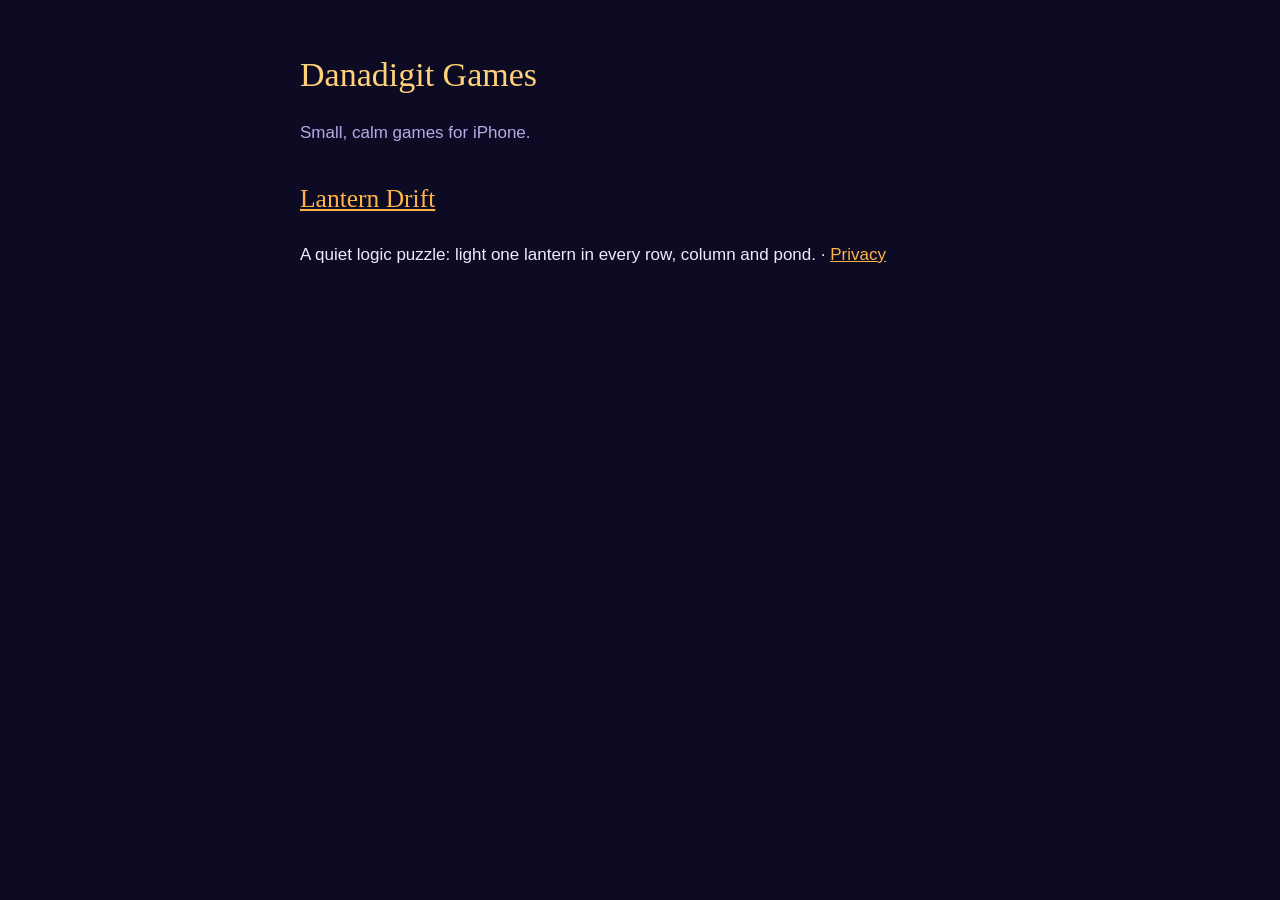
==== index.html @ f0532e6d "Danadigit games site with Lantern Drift support and privacy pages Co-Authored-By: Claude Opus 5.5 <n" ====
<!doctype html>
<html lang="en">
<head>
<meta charset="utf-8"><meta name="viewport" content="width=device-width, initial-scale=1">
<title>Danadigit Games</title>
<link rel="stylesheet" href="style.css">
</head>
<body><main>
<h1>Danadigit Games</h1>
<p class="dim">Small, calm games for iPhone.</p>
<h2><a href="lantern-drift/">Lantern Drift</a></h2>
<p>A quiet logic puzzle: light one lantern in every row, column and pond. · <a href="lantern-drift/privacy.html">Privacy</a></p>
</main></body>
</html>
---- style.css ----
:root { color-scheme: dark; }
body { margin: 0; background: #0d0b24; color: #f3e9ff; font: 17px/1.6 -apple-system, "Helvetica Neue", Arial, sans-serif; }
main { max-width: 680px; margin: 0 auto; padding: 48px 20px 80px; }
h1 { font-family: Georgia, serif; color: #ffd27a; font-weight: normal; font-size: 34px; margin: 0 0 8px; }
h2 { font-family: Georgia, serif; color: #ffd27a; font-weight: normal; margin-top: 32px; }
a { color: #ffb347; }
.dim { color: #b9a9e6; }
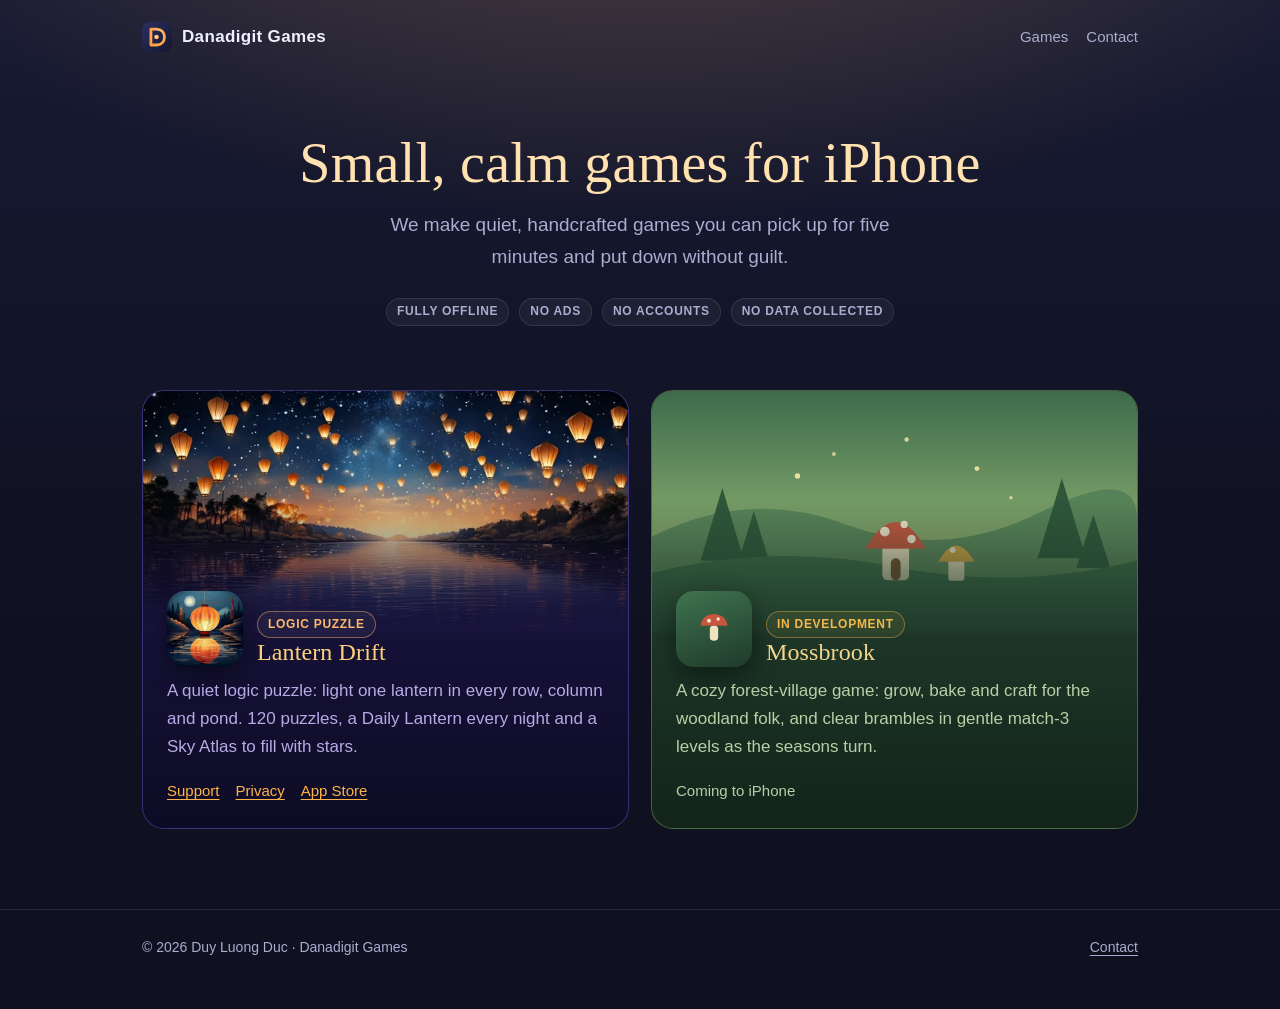
==== commit 01599cdc: "Redesign site: shared design tokens, per-game themes, Lantern Drift hero, screenshots and FAQ Co-Aut" ====
--- a/index.html
+++ b/index.html
@@ -3,12 +3,126 @@
 <head>
 <meta charset="utf-8"><meta name="viewport" content="width=device-width, initial-scale=1">
 <title>Danadigit Games</title>
+<meta name="description" content="Danadigit Games makes small, calm, offline games for iPhone. No ads, no accounts, no data collected.">
+<meta name="theme-color" content="#0f1020">
+<meta property="og:title" content="Danadigit Games">
+<meta property="og:description" content="Small, calm, offline games for iPhone.">
+<meta property="og:image" content="https://games.danadigit.com/lantern-drift/img/og.jpg">
+<meta property="og:url" content="https://games.danadigit.com/">
+<link rel="icon" type="image/svg+xml" href="img/logo.svg">
+<link rel="apple-touch-icon" href="lantern-drift/img/apple-touch-icon.png">
 <link rel="stylesheet" href="style.css">
+<style>
+  /* Per-game card palettes. Each mirrors that game's own theme. */
+  .card--lantern-drift {
+    --card-bg: linear-gradient(180deg, #18133c 45%, #0d0b24);
+    --card-bg-solid: #120f30;
+    --card-edge: rgba(106, 90, 205, 0.45);
+    --card-heading: #ffd27a; --card-dim: #b9a9e6; --card-accent: #ffb347;
+  }
+  .card--lantern-drift .card-art { background-image: url("lantern-drift/img/hero.webp"); background-position: center 40%; }
+  .card--lantern-drift .card-art::after { background: linear-gradient(180deg, transparent 40%, #18133c 100%); }
+
+  .card--mossbrook {
+    --card-bg: linear-gradient(180deg, #1f3a2a 45%, #13241a);
+    --card-bg-solid: #1c3526;
+    --card-edge: rgba(168, 201, 120, 0.35);
+    --card-heading: #f4d58d; --card-dim: #b9cfa6; --card-accent: #f2b84b;
+  }
+  .card--mossbrook .card-art { background: linear-gradient(180deg, #3d6b4b 0%, #7fa36a 55%, #e9c77b 100%); }
+  .card--mossbrook .card-art svg { position: absolute; inset: 0; width: 100%; height: 100%; }
+  .card--mossbrook .card-art::after { background: linear-gradient(180deg, transparent 45%, #1f3a2a 100%); }
+  .card--mossbrook .card-icon { background: linear-gradient(160deg, #3f7350, #1f3a2a); display: grid; place-items: center; }
+  .card--mossbrook .badge { color: #f2b84b; border-color: rgba(242, 184, 75, 0.4); background: rgba(242, 184, 75, 0.08); }
+</style>
 </head>
-<body><main>
-<h1>Danadigit Games</h1>
-<p class="dim">Small, calm games for iPhone.</p>
-<h2><a href="lantern-drift/">Lantern Drift</a></h2>
-<p>A quiet logic puzzle: light one lantern in every row, column and pond. · <a href="lantern-drift/privacy.html">Privacy</a></p>
-</main></body>
+<body>
+<div class="wrap">
+  <header class="topbar">
+    <a class="brand" href="./"><img src="img/logo.svg" alt="">Danadigit Games</a>
+    <nav><a href="#games">Games</a><a href="https://github.com/duyluong1994/danadigit-games/issues">Contact</a></nav>
+  </header>
+
+  <section class="studio-hero">
+    <h1>Small, calm games for iPhone</h1>
+    <p class="dim">We make quiet, handcrafted games you can pick up for five minutes and put down without guilt.</p>
+    <div class="pillars">
+      <span class="badge">Fully offline</span>
+      <span class="badge">No ads</span>
+      <span class="badge">No accounts</span>
+      <span class="badge">No data collected</span>
+    </div>
+  </section>
+
+  <section class="games" id="games" aria-label="Games">
+    <article class="card card--lantern-drift">
+      <div class="card-art" role="img" aria-label="Paper lanterns rising over a night lake"></div>
+      <div class="card-body">
+        <div class="card-head">
+          <img class="card-icon" src="lantern-drift/img/icon-256.png" alt="" width="76" height="76">
+          <div>
+            <span class="badge live">Logic puzzle</span>
+            <h3><a class="stretch" href="lantern-drift/" style="color:inherit;text-decoration:none">Lantern Drift</a></h3>
+          </div>
+        </div>
+        <p>A quiet logic puzzle: light one lantern in every row, column and pond. 120 puzzles, a Daily Lantern every night and a Sky Atlas to fill with stars.</p>
+        <div class="links">
+          <a href="lantern-drift/">Support</a>
+          <a href="lantern-drift/privacy.html">Privacy</a>
+          <a href="https://apps.apple.com/app/id6827719328">App Store</a>
+        </div>
+      </div>
+    </article>
+
+    <article class="card card--mossbrook">
+      <div class="card-art" aria-hidden="true">
+        <svg viewBox="0 0 400 200" preserveAspectRatio="xMidYMid slice">
+          <path d="M0 120 Q80 80 160 110 T320 100 T400 105 V200 H0z" fill="#4f7d55" opacity=".8"/>
+          <g fill="#2e5639">
+            <path d="M40 140 l18 -60 l18 60z"/><path d="M70 145 l14 -46 l14 46z"/>
+            <path d="M318 138 l20 -66 l20 66z"/><path d="M350 146 l14 -44 l14 44z"/>
+          </g>
+          <path d="M0 150 Q100 125 200 145 T400 140 V200 H0z" fill="#3b6845"/>
+          <g transform="translate(176 92)">
+            <rect x="14" y="34" width="22" height="30" rx="4" fill="#f3e2c0"/>
+            <rect x="21" y="46" width="8" height="18" rx="4" fill="#7a4a2a"/>
+            <path d="M0 38 Q25 -6 50 38z" fill="#c8553d"/>
+            <circle cx="16" cy="24" r="4" fill="#f7ead2"/><circle cx="32" cy="18" r="3" fill="#f7ead2"/><circle cx="38" cy="30" r="3.5" fill="#f7ead2"/>
+          </g>
+          <g transform="translate(236 118) scale(.6)">
+            <rect x="14" y="34" width="22" height="30" rx="4" fill="#f3e2c0"/>
+            <path d="M0 38 Q25 -6 50 38z" fill="#d9a441"/>
+            <circle cx="20" cy="22" r="4" fill="#f7ead2"/>
+          </g>
+          <g fill="#ffe9a8">
+            <circle cx="120" cy="70" r="2.2" opacity=".9"/><circle cx="150" cy="52" r="1.6" opacity=".7"/>
+            <circle cx="268" cy="64" r="2" opacity=".85"/><circle cx="296" cy="88" r="1.5" opacity=".7"/>
+            <circle cx="210" cy="40" r="1.8" opacity=".8"/>
+          </g>
+        </svg>
+      </div>
+      <div class="card-body">
+        <div class="card-head">
+          <div class="card-icon">
+            <svg width="40" height="40" viewBox="0 0 24 24" aria-hidden="true"><path d="M12 3c-4.5 0-8 3.2-8 7h16c0-3.8-3.5-7-8-7z" fill="#c8553d"/><circle cx="9" cy="7" r="1.2" fill="#f7ead2"/><circle cx="14.5" cy="6" r="1" fill="#f7ead2"/><rect x="9.5" y="10" width="5" height="9" rx="2" fill="#f3e2c0"/></svg>
+          </div>
+          <div>
+            <span class="badge">In development</span>
+            <h3>Mossbrook</h3>
+          </div>
+        </div>
+        <p>A cozy forest-village game: grow, bake and craft for the woodland folk, and clear brambles in gentle match-3 levels as the seasons turn.</p>
+        <div class="links"><span style="color:var(--card-dim)">Coming to iPhone</span></div>
+      </div>
+    </article>
+  </section>
+</div>
+
+<footer>
+  <div class="wrap">
+    <span>© 2026 Duy Luong Duc · Danadigit Games</span>
+    <nav><a href="https://github.com/duyluong1994/danadigit-games/issues">Contact</a></nav>
+  </div>
+</footer>
+</body>
 </html>
--- a/style.css
+++ b/style.css
@@ -1,7 +1,163 @@
-:root { color-scheme: dark; }
-body { margin: 0; background: #0d0b24; color: #f3e9ff; font: 17px/1.6 -apple-system, "Helvetica Neue", Arial, sans-serif; }
-main { max-width: 680px; margin: 0 auto; padding: 48px 20px 80px; }
-h1 { font-family: Georgia, serif; color: #ffd27a; font-weight: normal; font-size: 34px; margin: 0 0 8px; }
-h2 { font-family: Georgia, serif; color: #ffd27a; font-weight: normal; margin-top: 32px; }
-a { color: #ffb347; }
-.dim { color: #b9a9e6; }
+/* Danadigit Games — shared base.
+   Every page links this file first. A game's own style.css only overrides the tokens in :root
+   (and may add a few game-specific touches), so all pages share one layout. */
+
+:root {
+  color-scheme: dark;
+  --bg: #0f1020;
+  --bg-2: #171a33;
+  --panel: rgba(255, 255, 255, 0.045);
+  --panel-edge: rgba(255, 255, 255, 0.10);
+  --text: #eef0ff;
+  --dim: #a9adcf;
+  --accent: #ffb86b;
+  --accent-ink: #2a1600;
+  --heading: #ffe2b0;
+  --glow: rgba(255, 184, 107, 0.28);
+  --serif: "Iowan Old Style", "Palatino Linotype", Palatino, Georgia, serif;
+  --sans: -apple-system, BlinkMacSystemFont, "SF Pro Text", "Segoe UI", "Helvetica Neue", Arial, sans-serif;
+  --radius: 22px;
+  --wrap: 1040px;
+}
+
+* { box-sizing: border-box; }
+html { -webkit-text-size-adjust: 100%; scroll-behavior: smooth; }
+body {
+  margin: 0;
+  min-height: 100vh;
+  background:
+    radial-gradient(1200px 600px at 50% -200px, var(--glow), transparent 70%),
+    linear-gradient(180deg, var(--bg-2), var(--bg) 640px);
+  background-color: var(--bg);
+  color: var(--text);
+  font: 17px/1.65 var(--sans);
+  -webkit-font-smoothing: antialiased;
+}
+img { max-width: 100%; display: block; }
+a { color: var(--accent); text-underline-offset: 3px; text-decoration-thickness: 1px; }
+a:hover { text-decoration-thickness: 2px; }
+:focus-visible { outline: 2px solid var(--accent); outline-offset: 3px; border-radius: 6px; }
+
+h1, h2, h3 { font-family: var(--serif); font-weight: 500; color: var(--heading); line-height: 1.2; letter-spacing: 0.005em; }
+h1 { font-size: clamp(34px, 6vw, 56px); margin: 0 0 12px; }
+h2 { font-size: clamp(24px, 3.4vw, 30px); margin: 0 0 14px; }
+h3 { font-size: 20px; margin: 0 0 6px; }
+p { margin: 0 0 14px; }
+.dim { color: var(--dim); }
+.wrap { max-width: var(--wrap); margin: 0 auto; padding: 0 22px; }
+.narrow { max-width: 720px; }
+
+/* Top bar */
+.topbar { display: flex; align-items: center; justify-content: space-between; gap: 16px; padding: 22px 0; }
+.brand { display: inline-flex; align-items: center; gap: 10px; color: var(--text); text-decoration: none; font-weight: 600; letter-spacing: 0.02em; }
+.brand img, .brand svg { width: 30px; height: 30px; border-radius: 8px; }
+.topbar nav { display: flex; gap: 18px; font-size: 15px; }
+.topbar nav a { color: var(--dim); text-decoration: none; }
+.topbar nav a:hover, .topbar nav a[aria-current] { color: var(--text); }
+
+/* Buttons and badges */
+.btn {
+  display: inline-flex; align-items: center; gap: 8px;
+  padding: 12px 20px; border-radius: 999px;
+  background: var(--accent); color: var(--accent-ink);
+  font-weight: 600; font-size: 16px; text-decoration: none;
+  box-shadow: 0 8px 28px var(--glow);
+  transition: transform .15s ease, box-shadow .15s ease;
+}
+.btn:hover { transform: translateY(-1px); box-shadow: 0 10px 34px var(--glow); }
+.btn.ghost { background: transparent; color: var(--text); border: 1px solid var(--panel-edge); box-shadow: none; }
+.btn.ghost:hover { border-color: var(--accent); }
+.btn svg { width: 18px; height: 18px; }
+.badge {
+  display: inline-block; padding: 3px 10px; border-radius: 999px;
+  font-size: 12px; font-weight: 600; letter-spacing: 0.06em; text-transform: uppercase;
+  background: var(--panel); border: 1px solid var(--panel-edge); color: var(--dim);
+}
+.badge.live { color: var(--accent); border-color: color-mix(in srgb, var(--accent) 45%, transparent); }
+.actions { display: flex; flex-wrap: wrap; gap: 12px; align-items: center; }
+
+/* Studio hero */
+.studio-hero { padding: 56px 0 40px; text-align: center; }
+.studio-hero p { font-size: 19px; max-width: 560px; margin: 0 auto; }
+.pillars { display: flex; flex-wrap: wrap; justify-content: center; gap: 10px; margin-top: 26px; }
+
+/* Game cards (root page) */
+.games { display: grid; grid-template-columns: repeat(auto-fit, minmax(300px, 1fr)); gap: 22px; padding: 24px 0 40px; }
+.card {
+  position: relative; overflow: hidden;
+  border-radius: var(--radius);
+  background: var(--card-bg, var(--panel));
+  border: 1px solid var(--card-edge, var(--panel-edge));
+  color: var(--card-text, var(--text));
+  display: flex; flex-direction: column;
+  transition: transform .2s ease, box-shadow .2s ease;
+}
+.card:hover { transform: translateY(-3px); box-shadow: 0 18px 50px rgba(0, 0, 0, 0.35); }
+.card-art { aspect-ratio: 16 / 8; background: var(--card-art-bg, #222); background-size: cover; background-position: center; position: relative; }
+.card-art::after { content: ""; position: absolute; inset: 0; background: linear-gradient(180deg, transparent 45%, var(--card-bg-solid, var(--bg)) 100%); }
+.card-body { padding: 0 24px 24px; margin-top: -42px; position: relative; z-index: 1; display: flex; flex-direction: column; gap: 10px; flex: 1; }
+.card-head { display: flex; align-items: flex-end; gap: 14px; }
+.card-icon { width: 76px; height: 76px; border-radius: 18px; box-shadow: 0 8px 24px rgba(0, 0, 0, 0.45); flex: none; }
+.card h3 { color: var(--card-heading, var(--heading)); font-size: 24px; margin: 0; }
+.card p { color: var(--card-dim, var(--dim)); margin: 0; }
+.card .links { display: flex; flex-wrap: wrap; gap: 16px; margin-top: auto; padding-top: 8px; font-size: 15px; }
+.card .links a { color: var(--card-accent, var(--accent)); }
+.card .stretch::before { content: ""; position: absolute; inset: 0; z-index: 0; }
+.card .links { position: relative; z-index: 2; }
+
+/* Game hero (support pages) */
+.game-hero { position: relative; border-radius: calc(var(--radius) + 6px); overflow: hidden; margin: 8px 0 44px; min-height: 380px; display: flex; align-items: flex-end; background: var(--bg-2) center / cover no-repeat; }
+.game-hero::before { content: ""; position: absolute; inset: 0; background: linear-gradient(180deg, rgba(0,0,0,0) 20%, color-mix(in srgb, var(--bg) 92%, transparent) 88%); }
+.game-hero .inner { position: relative; padding: 36px; display: flex; gap: 22px; align-items: flex-end; flex-wrap: wrap; }
+.game-hero .app-icon { width: 112px; height: 112px; border-radius: 26px; box-shadow: 0 12px 40px rgba(0, 0, 0, 0.5); }
+.game-hero h1 { margin: 0 0 4px; text-shadow: 0 2px 20px rgba(0, 0, 0, 0.5); }
+.game-hero .tagline { color: var(--text); opacity: .9; margin: 0 0 16px; font-size: 18px; }
+
+/* Screenshot strip */
+.shots { display: grid; grid-auto-flow: column; grid-auto-columns: minmax(190px, 1fr); gap: 16px; overflow-x: auto; scroll-snap-type: x mandatory; padding: 4px 2px 18px; margin-bottom: 36px; }
+.shots img { width: 100%; height: auto; aspect-ratio: 1320 / 2868; object-fit: cover; border-radius: 22px; scroll-snap-align: start; border: 1px solid var(--panel-edge); box-shadow: 0 14px 40px rgba(0, 0, 0, 0.35); }
+
+/* Content sections */
+.grid-2 { display: grid; grid-template-columns: repeat(auto-fit, minmax(280px, 1fr)); gap: 22px; margin-bottom: 22px; }
+.panel { background: var(--panel); border: 1px solid var(--panel-edge); border-radius: var(--radius); padding: 26px 26px 14px; }
+.panel ul { margin: 0 0 14px; padding-left: 20px; }
+.panel li { margin-bottom: 6px; }
+.rules { list-style: none; padding: 0 !important; }
+.rules li { position: relative; padding-left: 30px; }
+.rules li::before { content: var(--bullet, "✦"); position: absolute; left: 0; color: var(--accent); }
+.faq details { border-top: 1px solid var(--panel-edge); padding: 14px 0; }
+.faq details:first-of-type { border-top: 0; padding-top: 0; }
+.faq summary { cursor: pointer; font-weight: 600; list-style: none; display: flex; justify-content: space-between; gap: 12px; }
+.faq summary::-webkit-details-marker { display: none; }
+.faq summary::after { content: "+"; color: var(--accent); font-size: 20px; line-height: 1; }
+.faq details[open] summary::after { content: "−"; }
+.faq details p { margin: 10px 0 0; color: var(--dim); }
+
+/* Privacy / long-form */
+.doc { padding: 8px 0 20px; }
+.doc .panel { padding: 34px 34px 22px; }
+.doc h2 { font-size: 22px; margin-top: 30px; }
+.doc h2:first-of-type { margin-top: 10px; }
+.summary-chip { display: inline-flex; gap: 8px; align-items: center; margin: 4px 0 20px; }
+
+/* Footer */
+footer { border-top: 1px solid var(--panel-edge); margin-top: 40px; padding: 26px 0 50px; color: var(--dim); font-size: 14px; }
+footer .wrap { display: flex; flex-wrap: wrap; gap: 12px 24px; justify-content: space-between; }
+footer a { color: var(--dim); }
+footer nav { display: flex; gap: 18px; flex-wrap: wrap; }
+
+@media (max-width: 600px) {
+  body { font-size: 16px; }
+  .topbar nav { gap: 14px; font-size: 14px; }
+  .game-hero { margin-bottom: 32px; }
+  .game-hero { min-height: 440px; }
+  .game-hero::before { background: linear-gradient(180deg, rgba(0,0,0,0) 0%, color-mix(in srgb, var(--bg) 70%, transparent) 40%, var(--bg) 92%) !important; }
+  .game-hero .inner { padding: 22px; }
+  .game-hero .app-icon { width: 84px; height: 84px; border-radius: 20px; }
+  .shots { grid-auto-columns: 62%; }
+  .doc .panel, .panel { padding: 22px 20px 10px; }
+}
+
+@media (prefers-reduced-motion: reduce) {
+  * { transition: none !important; scroll-behavior: auto !important; }
+}
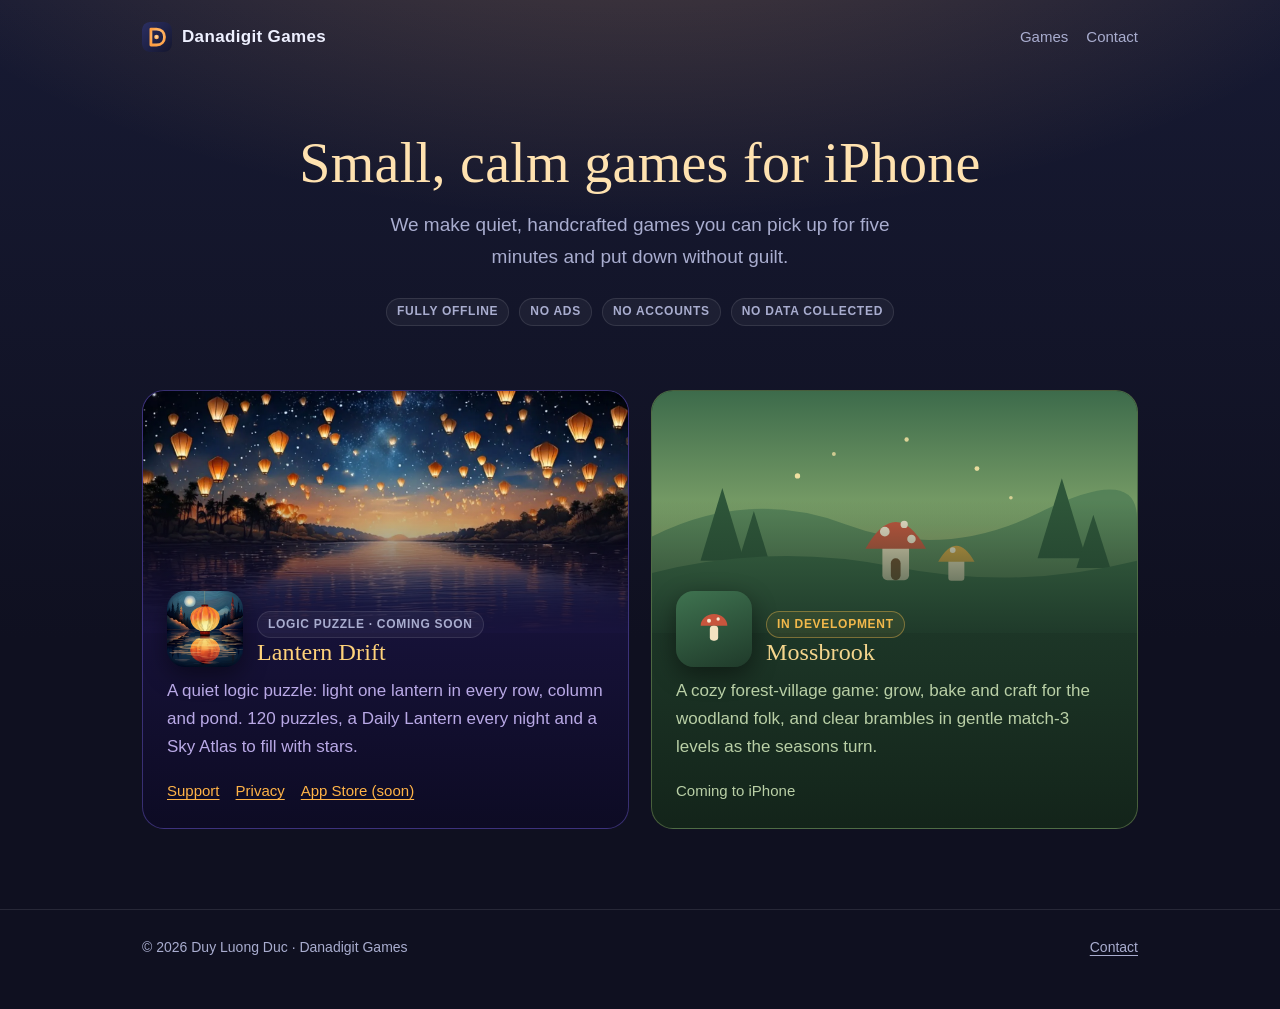
==== commit 6969df77: "Studio favicon and touch icon; mark Lantern Drift card as coming soon Co-Authored-By: Claude Opus 5." ====
--- a/index.html
+++ b/index.html
@@ -10,7 +10,8 @@
 <meta property="og:image" content="https://games.danadigit.com/lantern-drift/img/og.jpg">
 <meta property="og:url" content="https://games.danadigit.com/">
 <link rel="icon" type="image/svg+xml" href="img/logo.svg">
-<link rel="apple-touch-icon" href="lantern-drift/img/apple-touch-icon.png">
+<link rel="icon" type="image/png" href="img/favicon.png">
+<link rel="apple-touch-icon" href="img/logo-180.png">
 <link rel="stylesheet" href="style.css">
 <style>
   /* Per-game card palettes. Each mirrors that game's own theme. */
@@ -61,7 +62,7 @@
         <div class="card-head">
           <img class="card-icon" src="lantern-drift/img/icon-256.png" alt="" width="76" height="76">
           <div>
-            <span class="badge live">Logic puzzle</span>
+            <span class="badge">Logic puzzle · Coming soon</span>
             <h3><a class="stretch" href="lantern-drift/" style="color:inherit;text-decoration:none">Lantern Drift</a></h3>
           </div>
         </div>
@@ -69,7 +70,7 @@
         <div class="links">
           <a href="lantern-drift/">Support</a>
           <a href="lantern-drift/privacy.html">Privacy</a>
-          <a href="https://apps.apple.com/app/id6827719328">App Store</a>
+          <a href="https://apps.apple.com/app/id6827719328">App Store (soon)</a>
         </div>
       </div>
     </article>
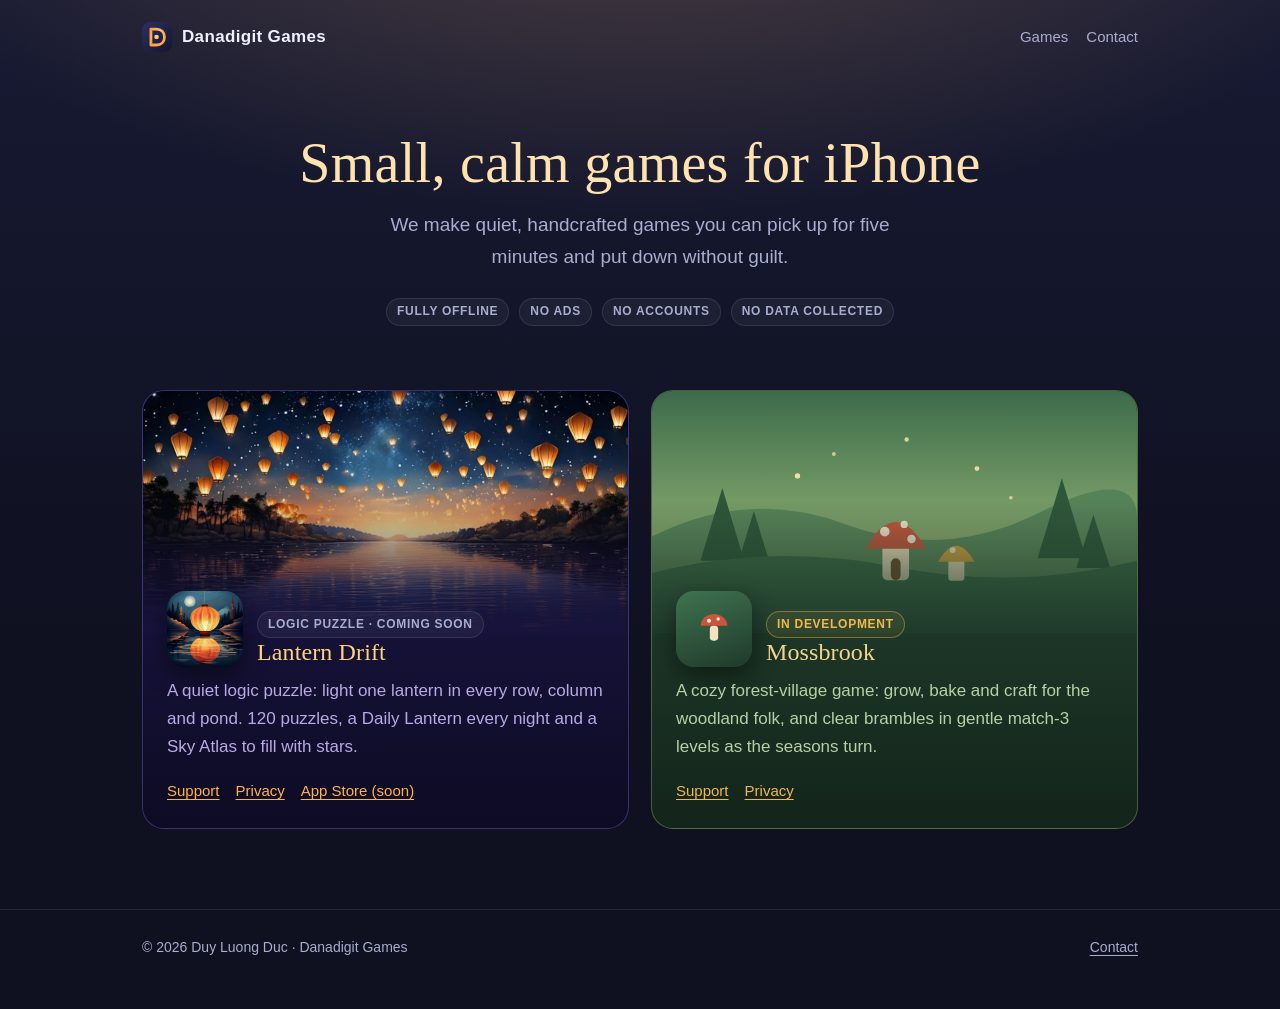
==== commit 5ac6ee83: "Add Mossbrook support and privacy pages Co-Authored-By: Claude Opus 5.5 <noreply@anthropic.com> Clau" ====
--- a/index.html
+++ b/index.html
@@ -12,7 +12,7 @@
 <link rel="icon" type="image/svg+xml" href="img/logo.svg">
 <link rel="icon" type="image/png" href="img/favicon.png">
 <link rel="apple-touch-icon" href="img/logo-180.png">
-<link rel="stylesheet" href="style.css">
+<link rel="stylesheet" href="style.css?v=2">
 <style>
   /* Per-game card palettes. Each mirrors that game's own theme. */
   .card--lantern-drift {
@@ -40,7 +40,7 @@
 <body>
 <div class="wrap">
   <header class="topbar">
-    <a class="brand" href="./"><img src="img/logo.svg" alt="">Danadigit Games</a>
+    <a class="brand" href="./"><img src="img/logo.svg" alt="" width="30" height="30">Danadigit Games</a>
     <nav><a href="#games">Games</a><a href="https://github.com/duyluong1994/danadigit-games/issues">Contact</a></nav>
   </header>
 
@@ -113,7 +113,7 @@
           </div>
         </div>
         <p>A cozy forest-village game: grow, bake and craft for the woodland folk, and clear brambles in gentle match-3 levels as the seasons turn.</p>
-        <div class="links"><span style="color:var(--card-dim)">Coming to iPhone</span></div>
+        <div class="links"><a href="mossbrook/">Support</a><a href="mossbrook/privacy.html">Privacy</a></div>
       </div>
     </article>
   </section>
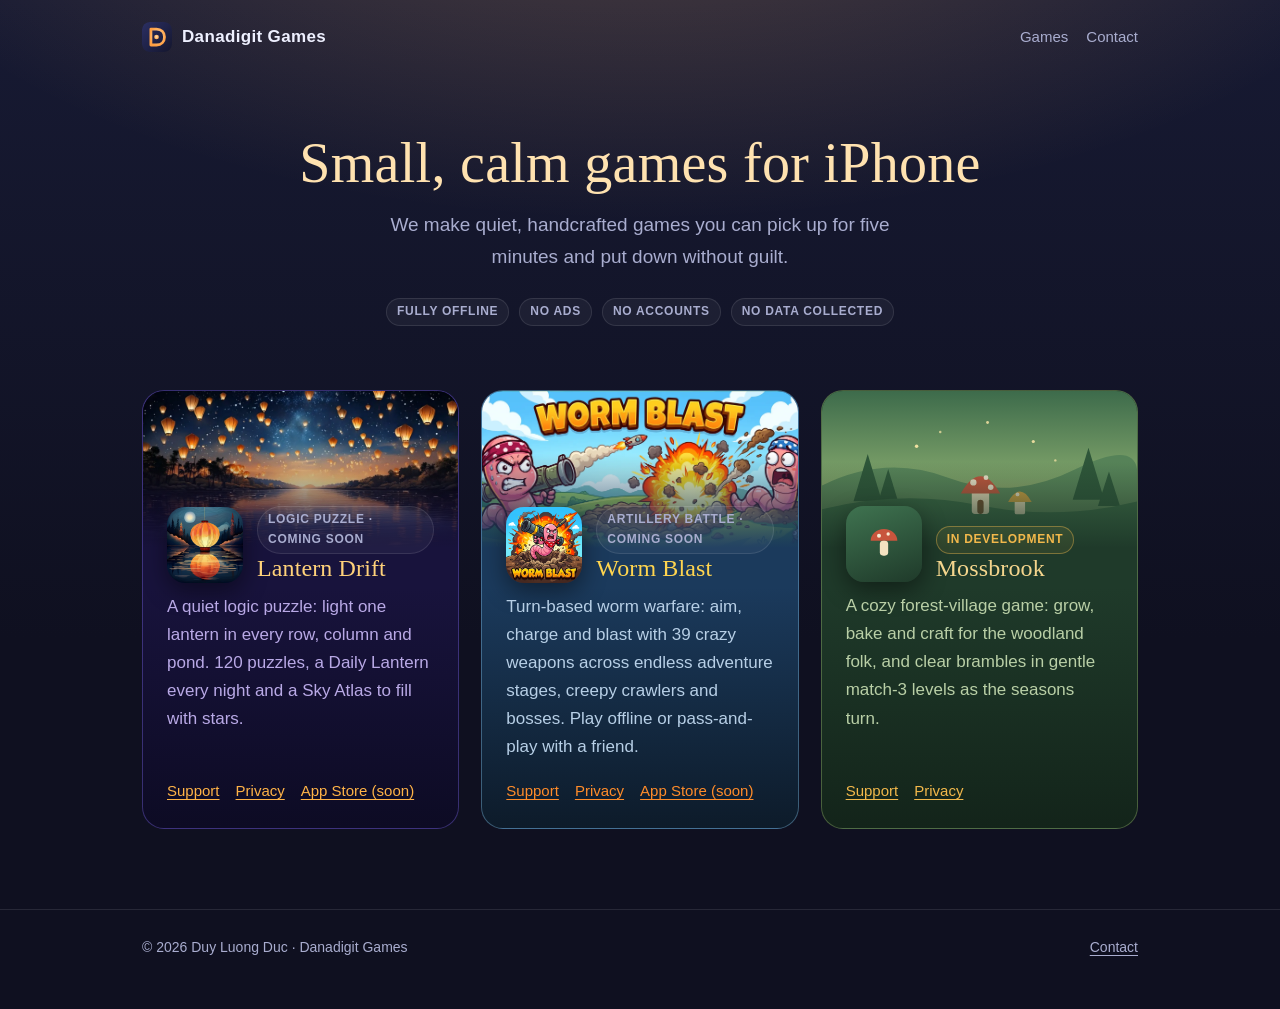
==== commit 0249d4e4: "Add Worm Blast support and privacy pages Co-Authored-By: Claude Fable 5.1 <noreply@anthropic.com> Cl" ====
--- a/index.html
+++ b/index.html
@@ -35,6 +35,15 @@
   .card--mossbrook .card-art::after { background: linear-gradient(180deg, transparent 45%, #1f3a2a 100%); }
   .card--mossbrook .card-icon { background: linear-gradient(160deg, #3f7350, #1f3a2a); display: grid; place-items: center; }
   .card--mossbrook .badge { color: #f2b84b; border-color: rgba(242, 184, 75, 0.4); background: rgba(242, 184, 75, 0.08); }
+
+  .card--worm-blast {
+    --card-bg: linear-gradient(180deg, #1b3a5c 45%, #0d1b2a);
+    --card-bg-solid: #163252;
+    --card-edge: rgba(143, 211, 255, 0.35);
+    --card-heading: #ffd54f; --card-dim: #b7cfe6; --card-accent: #ff8c2a;
+  }
+  .card--worm-blast .card-art { background-image: url("worm-blast/img/hero.webp"); background-position: center 35%; }
+  .card--worm-blast .card-art::after { background: linear-gradient(180deg, transparent 40%, #1b3a5c 100%); }
 </style>
 </head>
 <body>
@@ -71,6 +80,25 @@
           <a href="lantern-drift/">Support</a>
           <a href="lantern-drift/privacy.html">Privacy</a>
           <a href="https://apps.apple.com/app/id6827719328">App Store (soon)</a>
+        </div>
+      </div>
+    </article>
+
+    <article class="card card--worm-blast">
+      <div class="card-art" role="img" aria-label="Two cartoon worms firing bazookas at each other"></div>
+      <div class="card-body">
+        <div class="card-head">
+          <img class="card-icon" src="worm-blast/img/icon-256.png" alt="" width="76" height="76">
+          <div>
+            <span class="badge">Artillery battle · Coming soon</span>
+            <h3><a class="stretch" href="worm-blast/" style="color:inherit;text-decoration:none">Worm Blast</a></h3>
+          </div>
+        </div>
+        <p>Turn-based worm warfare: aim, charge and blast with 39 crazy weapons across endless adventure stages, creepy crawlers and bosses. Play offline or pass-and-play with a friend.</p>
+        <div class="links">
+          <a href="worm-blast/">Support</a>
+          <a href="worm-blast/privacy.html">Privacy</a>
+          <a href="https://apps.apple.com/app/id6828483344">App Store (soon)</a>
         </div>
       </div>
     </article>
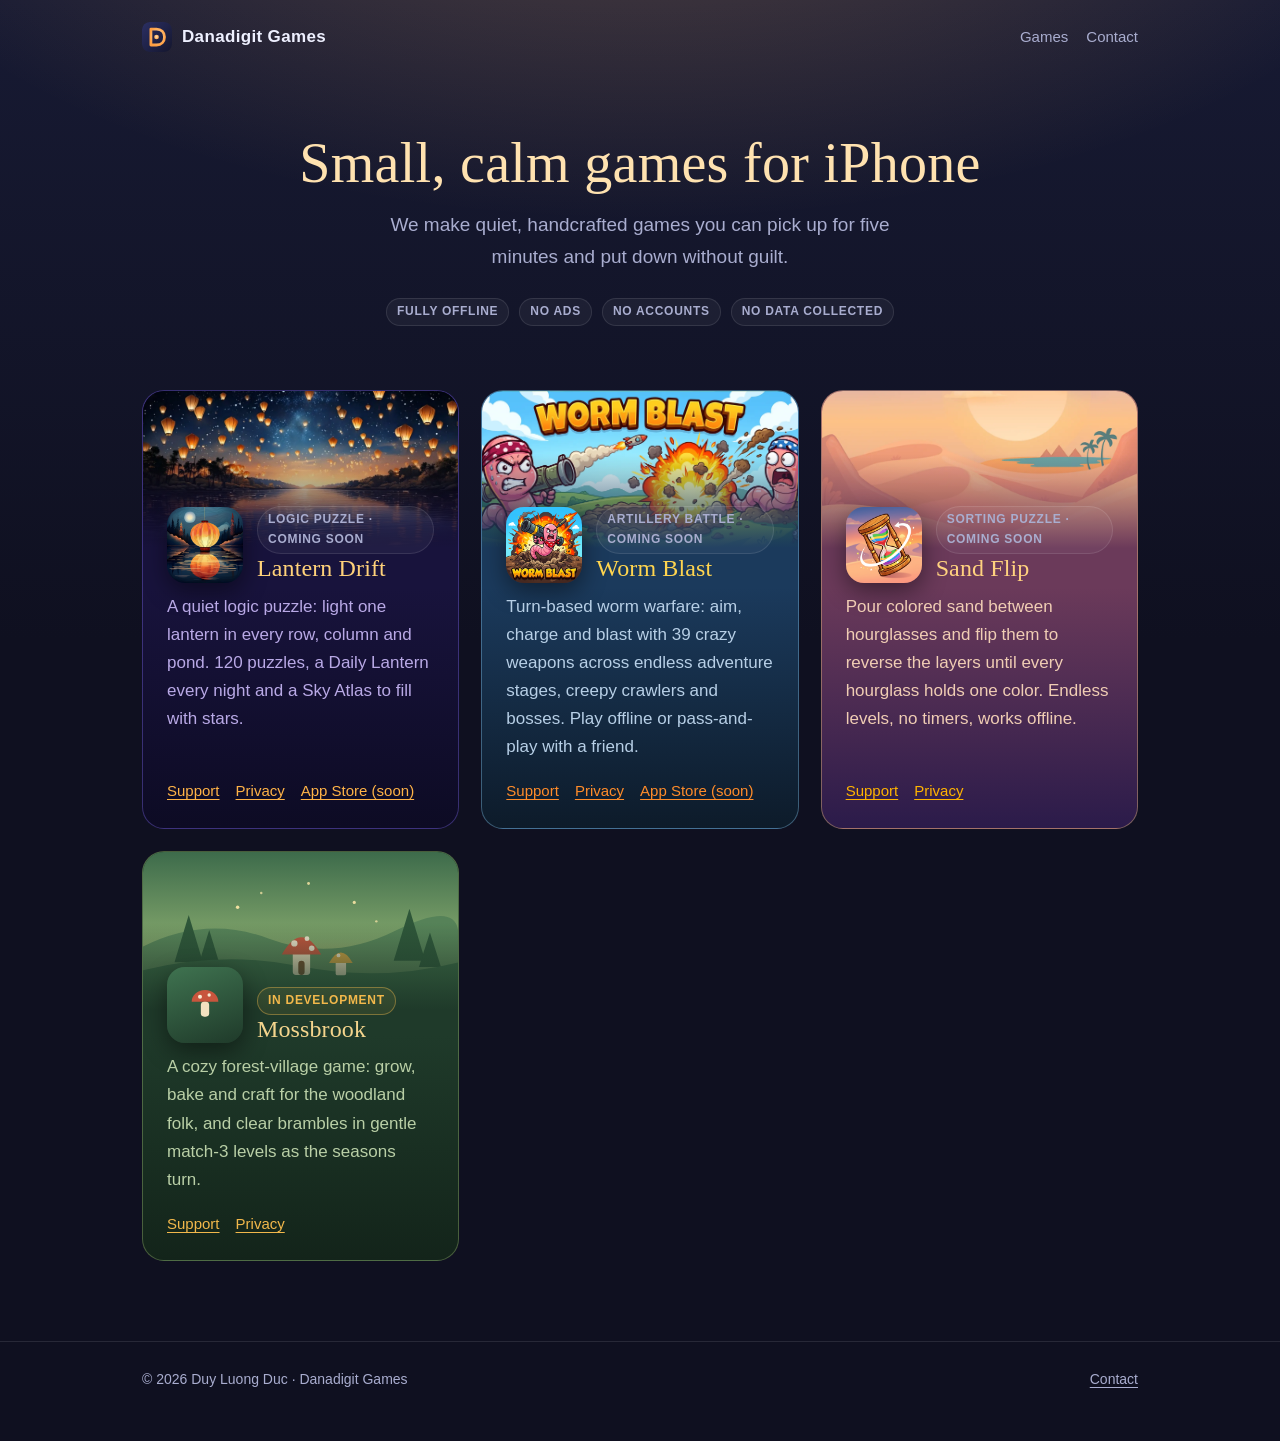
==== commit 0a307175: "Add Sand Flip support and privacy pages Co-Authored-By: Claude Opus 5.5 <noreply@anthropic.com> Clau" ====
--- a/index.html
+++ b/index.html
@@ -44,6 +44,15 @@
   }
   .card--worm-blast .card-art { background-image: url("worm-blast/img/hero.webp"); background-position: center 35%; }
   .card--worm-blast .card-art::after { background: linear-gradient(180deg, transparent 40%, #1b3a5c 100%); }
+
+  .card--sand-flip {
+    --card-bg: linear-gradient(180deg, #6b3a5a 45%, #2b1b4a);
+    --card-bg-solid: #5b2e48;
+    --card-edge: rgba(255, 204, 128, 0.38);
+    --card-heading: #ffd27f; --card-dim: #f0cdb4; --card-accent: #ffb300;
+  }
+  .card--sand-flip .card-art { background-image: url("sand-flip/img/hero.webp"); background-position: center 45%; }
+  .card--sand-flip .card-art::after { background: linear-gradient(180deg, transparent 40%, #6b3a5a 100%); }
 </style>
 </head>
 <body>
@@ -103,6 +112,24 @@
       </div>
     </article>
 
+    <article class="card card--sand-flip">
+      <div class="card-art" role="img" aria-label="Sunset desert dunes with a distant oasis"></div>
+      <div class="card-body">
+        <div class="card-head">
+          <img class="card-icon" src="sand-flip/img/icon-256.png" alt="" width="76" height="76">
+          <div>
+            <span class="badge">Sorting puzzle · Coming soon</span>
+            <h3><a class="stretch" href="sand-flip/" style="color:inherit;text-decoration:none">Sand Flip</a></h3>
+          </div>
+        </div>
+        <p>Pour colored sand between hourglasses and flip them to reverse the layers until every hourglass holds one color. Endless levels, no timers, works offline.</p>
+        <div class="links">
+          <a href="sand-flip/">Support</a>
+          <a href="sand-flip/privacy.html">Privacy</a>
+        </div>
+      </div>
+    </article>
+
     <article class="card card--mossbrook">
       <div class="card-art" aria-hidden="true">
         <svg viewBox="0 0 400 200" preserveAspectRatio="xMidYMid slice">
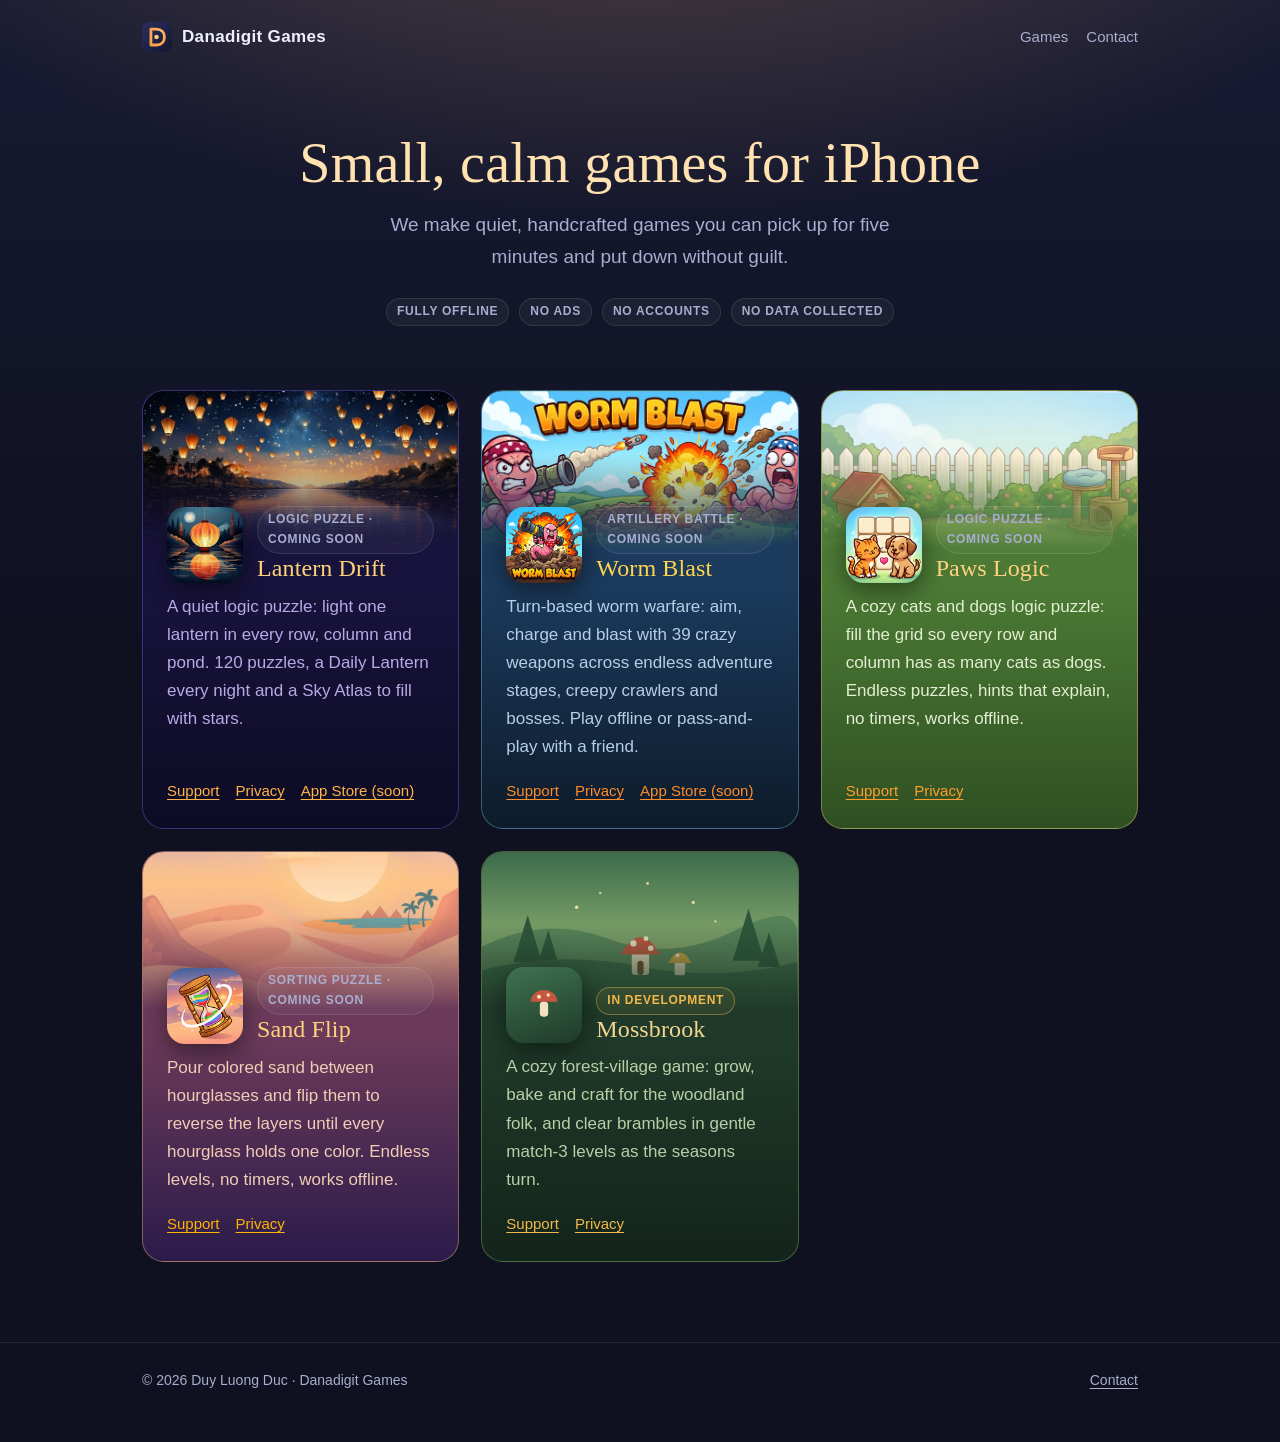
==== commit e8dfc4e8: "Add Paws Logic support and privacy pages Co-Authored-By: Claude Opus 5.5 <noreply@anthropic.com> Cla" ====
--- a/index.html
+++ b/index.html
@@ -53,6 +53,15 @@
   }
   .card--sand-flip .card-art { background-image: url("sand-flip/img/hero.webp"); background-position: center 45%; }
   .card--sand-flip .card-art::after { background: linear-gradient(180deg, transparent 40%, #6b3a5a 100%); }
+
+  .card--paws-logic {
+    --card-bg: linear-gradient(180deg, #4c7a35 45%, #2f4f22);
+    --card-bg-solid: #436d2f;
+    --card-edge: rgba(255, 209, 128, 0.38);
+    --card-heading: #ffd180; --card-dim: #e3efd2; --card-accent: #ff9d2e;
+  }
+  .card--paws-logic .card-art { background-image: url("paws-logic/img/hero.webp"); background-position: center 45%; }
+  .card--paws-logic .card-art::after { background: linear-gradient(180deg, transparent 40%, #4c7a35 100%); }
 </style>
 </head>
 <body>
@@ -112,6 +121,24 @@
       </div>
     </article>
 
+    <article class="card card--paws-logic">
+      <div class="card-art" role="img" aria-label="A sunny backyard with a dog house and a cat tree"></div>
+      <div class="card-body">
+        <div class="card-head">
+          <img class="card-icon" src="paws-logic/img/icon-256.png" alt="" width="76" height="76">
+          <div>
+            <span class="badge">Logic puzzle · Coming soon</span>
+            <h3><a class="stretch" href="paws-logic/" style="color:inherit;text-decoration:none">Paws Logic</a></h3>
+          </div>
+        </div>
+        <p>A cozy cats and dogs logic puzzle: fill the grid so every row and column has as many cats as dogs. Endless puzzles, hints that explain, no timers, works offline.</p>
+        <div class="links">
+          <a href="paws-logic/">Support</a>
+          <a href="paws-logic/privacy.html">Privacy</a>
+        </div>
+      </div>
+    </article>
+
     <article class="card card--sand-flip">
       <div class="card-art" role="img" aria-label="Sunset desert dunes with a distant oasis"></div>
       <div class="card-body">
